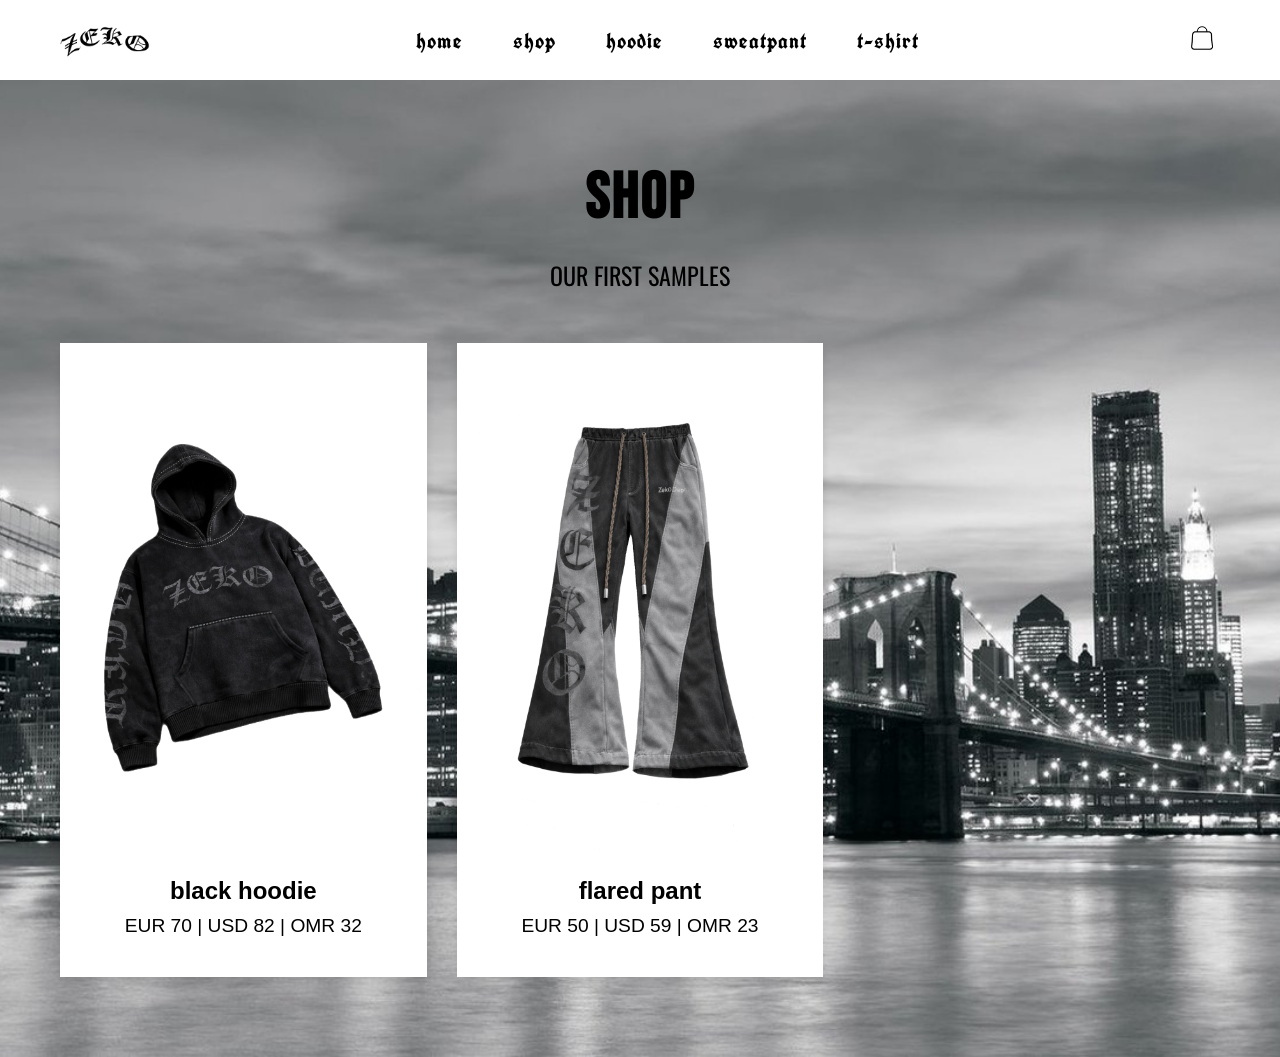
==== shop.html @ 7d4d8f39 "Add files via upload" ====
<!DOCTYPE html>
<html lang="fr">
<head>
    <meta charset="UTF-8">
    <meta name="viewport" content="width=device-width, initial-scale=1.0">
    <title>Shop - Zeko</title>
    <!-- Lien vers les polices -->
    <link href="https://fonts.googleapis.com/css2?family=UnifrakturCook:wght@700&display=swap" rel="stylesheet">
    <link href="https://fonts.googleapis.com/css2?family=Bebas+Neue&display=swap" rel="stylesheet"> <!-- Police pour SHOP -->
    <link href="https://fonts.googleapis.com/css2?family=Oswald:wght@700&display=swap" rel="stylesheet"> <!-- Police pour OUR FIRST SAMPLES -->
    <link rel="stylesheet" href="shopstyle.css"> <!-- Lien vers ton fichier CSS -->
</head>
<body>

    <!-- HEADER -->
    <header id="header">
        <img src="logo.png" alt="Zeko logo" class="logo">

        <nav>
            <a href="index.html">home</a>  <!-- Lien vers la page d'accueil -->
            <a href="shop.html">shop</a>  <!-- Lien vers la page Shop -->
            <a href="#">hoodie</a>
            <a href="#">sweatpant</a>
            <a href="#">t-shirt</a>
        </nav>

        <div class="cart">
            <img src="panier.png" alt="panier logo" class="panier">
        </div>
    </header>

    <!-- MAIN CONTENT -->
    <main class="shop-container">
        <h1 class="shop-title">SHOP</h1>
        <p class="shop-description">OUR FIRST SAMPLES</p>

        <!-- Products -->
        <div class="product-grid">
            <!-- Product 1 -->
            <div class="product-card">
                <img src="blackhoodie.png" alt="Black Hoodie" class="product-img">
                <h3>black hoodie</h3>
                <p>EUR 70 | USD 82 | OMR 32</p>
            </div>

            <!-- Product 2 -->
            <div class="product-card">
                <img src="flared.png" alt="Flared Pant" class="product-img">
                <h3>flared pant</h3>
                <p>EUR 50 | USD 59 | OMR 23</p>
            </div>
        </div>
    </main>


</body>


<script>
    // Ajoute ou enlève la classe .scrolled au header selon le scroll
    window.addEventListener('scroll', function() {
        let header = document.getElementById('header');
        if (window.scrollY > 50) {  /* Quand tu scrolles plus de 50px */
            header.classList.add('scrolled');  /* Ajouter la classe 'scrolled' */
        } else {
            header.classList.remove('scrolled');  /* Retirer la classe 'scrolled' */
        }
    });
</script>
</html>
---- shopstyle.css ----
/* GLOBAL STYLES */
* {
    margin: 0;
    padding: 0;
    box-sizing: border-box;
}

body {
    font-family: Arial, sans-serif;
}
.shop-container {
    padding: 80px 60px;
    background-image: url('fond.jpg');  /* Remplace par le chemin de ton image */
    background-size: cover;  /* L'image couvre toute la surface de la section */
    background-position: center;  /* Centrer l'image */
    background-repeat: no-repeat;  /* Ne pas répéter l'image */
    min-height: 100vh;
    text-align: center;
}

/* HEADER */
header {
    position: sticky;
    top: 0;
    left: 0;
    width: 100%;
    height: 80px;
    display: flex;
    align-items: center;
    justify-content: center;  /* Centrer les éléments dans le header */
    padding: 0 60px;
    color: white;  /* Texte blanc par défaut */
    z-index: 1000;
    transition: background-color 0.3s ease, color 0.3s ease, backdrop-filter 0.3s ease;  /* Transition fluide */
    background: rgba(255, 255, 255, 0);  /* Transparent au début */
}

header.scrolled {
    background: rgba(0, 0, 0, 0.7);  /* Fond sombre au scroll */
    backdrop-filter: blur(10px);  /* Flou du fond */
}

/* LOGO */
header .logo {
    height: 90px;
    filter: none;  /* Noir par défaut (logo blanc) */
    transition: filter 0.3s ease;  /* Transition fluide */
}

/* Quand on scroll (ajouter la classe .scrolled au header) */
header.scrolled .logo {
    filter: invert(1);  /* Logo blanc au scroll */
}

/* PANIER */
.panier {
    height: 35px;
    filter: invert(1);  /* Panier blanc au début */
}

header.scrolled .panier {
    filter: none;  /* Panier noir au scroll */
}

/* NAVIGATION */
nav {
    display: flex;
    justify-content: center;  /* Centrer les liens horizontalement */
    width: 100%;  /* Prendre toute la largeur du header */
    gap: 50px;  /* Espacement entre les liens */
}

nav a {
    color: black;  /* Liens noirs quand on est en haut */
    text-decoration: none;
    font-size: 22px;
    font-family: 'UnifrakturCook', cursive;
    letter-spacing: 1px;
    transition: color 0.3s ease;  /* Transition fluide pour le survol */
}

header.scrolled nav a {
    color: white;  /* Liens blancs au scroll */
}

nav a:hover {
    transform: scale(1.1);
    color: ; # FFA500 /* couleur au survol, à ajuster selon ton choix */
}
/* PAGE SHOP */
.shop-container {
    padding: 80px 60px;
    background-color: #f4f4f4;
    min-height: 100vh;
    text-align: center;
}

.shop-title {
    font-size: 4rem;  /* Plus grand pour correspondre au design */
    font-family: 'Bebas Neue', sans-serif;  /* Police style académique américaine */
    margin-bottom: 20px;
    letter-spacing: 2px;
}

.shop-description {
    font-size: 1.5rem;
    font-family: 'Oswald', sans-serif;  /* Police en majuscules */
    text-transform: uppercase;  /* Tout en majuscules comme sur le design */
    margin-bottom: 50px;
}

.product-grid {
    display: grid;
    grid-template-columns: repeat(auto-fill, minmax(300px, 1fr));
    gap: 30px;
    justify-items: center;
}

/* Carte produit */
.product-card {
    background-color: white;  /* Fond blanc derrière les produits */
    padding: 20px;
    text-align: center;
    border-radius: 0px;  /* Bord arrondi pour un effet plus doux */
    box-shadow: 0 4px 8px rgba(0, 0, 0, 0.1);  /* Ombre légère pour donner de la profondeur */
    transition: transform 0.3s ease;  /* Transition fluide */
}

.product-img {
    width: 100%;
    height: auto;  /* Garder les proportions de l'image PNG */
    border-radius: 10px;  /* Bord arrondi de l'image */
}

.product-card h3 {
    font-size: 1.5rem;
    margin: 20px 0 10px;
	color: black
}

.product-card p {
    font-size: 1.2rem;
    margin-bottom: 20px;*
	color: white
}

.product-card .add-to-cart {
    background-color: #f5a623;
    color: white;
    padding: 10px 20px;
    font-size: 16px;
    border: none;
    border-radius: 5px;
    cursor: pointer;
    transition: background-color 0.3s ease;
}

.product-card .add-to-cart:hover {
    background-color: #e07818;
}

/* Effet de survol sur la carte produit */
.product-card:hover {
    transform: translateY(-10px);
}
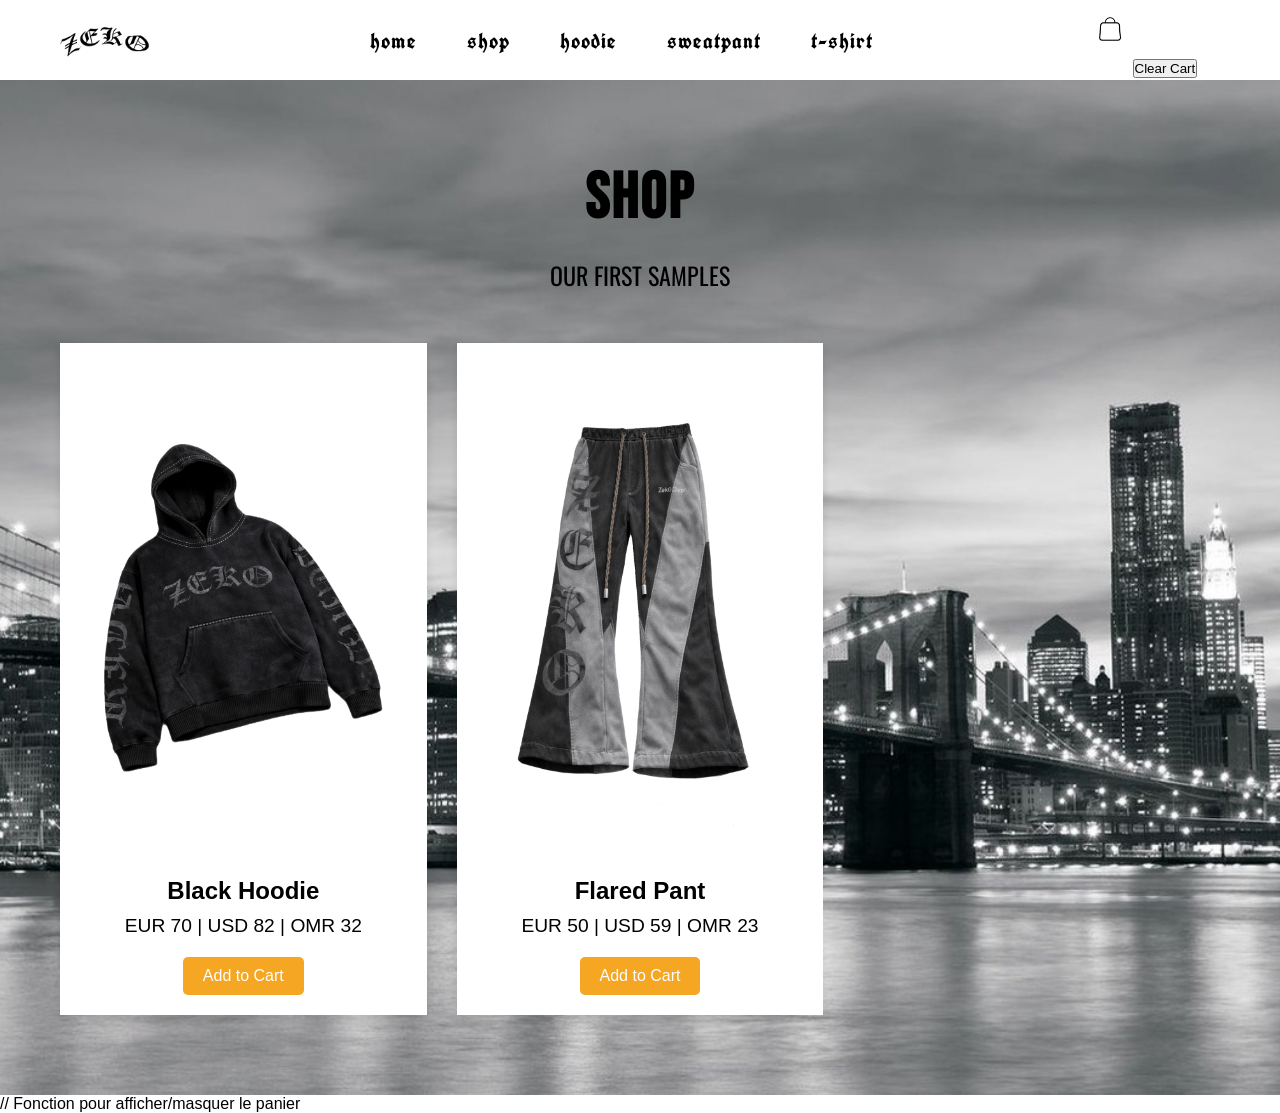
==== commit c33a017a: "Add files via upload" ====
--- a/shop.html
+++ b/shop.html
@@ -25,8 +25,17 @@
         </nav>
 
         <div class="cart">
-            <img src="panier.png" alt="panier logo" class="panier">
-        </div>
+    <img src="panier.png" alt="Panier logo" class="panier" onclick="toggleCart()">
+    <span id="cart-count">0</span>  <!-- Affiche le nombre d'articles -->
+</div>
+<!-- Modal du panier -->
+<div id="cart-modal" class="cart-modal">
+    <div class="cart-content">
+        <h2>Your Cart</h2>
+        <ul id="cart-items"></ul>  <!-- Liste des articles -->
+        <button onclick="clearCart()">Clear Cart</button>
+    </div>
+</div>
     </header>
 
     <!-- MAIN CONTENT -->
@@ -36,26 +45,62 @@
 
         <!-- Products -->
         <div class="product-grid">
-            <!-- Product 1 -->
-            <div class="product-card">
-                <img src="blackhoodie.png" alt="Black Hoodie" class="product-img">
-                <h3>black hoodie</h3>
-                <p>EUR 70 | USD 82 | OMR 32</p>
-            </div>
+    <!-- Product 1: Black Hoodie -->
+    <div class="product-card">
+        <img src="blackhoodie.png" alt="Black Hoodie" class="product-img">
+        <h3>Black Hoodie</h3>
+        <p>EUR 70 | USD 82 | OMR 32</p>
+        <button class="add-to-cart" onclick="addToCart('Black Hoodie', 70)">Add to Cart</button>
+    </div>
 
             <!-- Product 2 -->
             <div class="product-card">
-                <img src="flared.png" alt="Flared Pant" class="product-img">
-                <h3>flared pant</h3>
-                <p>EUR 50 | USD 59 | OMR 23</p>
-            </div>
-        </div>
+        <img src="flared.png" alt="Flared Pant" class="product-img">
+        <h3>Flared Pant</h3>
+        <p>EUR 50 | USD 59 | OMR 23</p>
+        <button class="add-to-cart" onclick="addToCart('Flared Pant', 50)">Add to Cart</button>
+    </div>
+</div>
     </main>
+	// Fonction pour afficher/masquer le panier
+	<script>
+function toggleCart() {
+    const cartModal = document.getElementById('cart-modal');
+    cartModal.style.display = cartModal.style.display === 'block' ? 'none' : 'block';
+}
 
+// Tableau pour stocker les produits dans le panier
+let cart = [];
 
-</body>
+// Fonction pour ajouter un produit au panier
+function addToCart(productName, productPrice) {
+    cart.push({ name: productName, price: productPrice });
+    updateCart();
+}
 
+// Fonction pour mettre à jour l'affichage du panier
+function updateCart() {
+    const cartCount = document.getElementById('cart-count');
+    const cartItems = document.getElementById('cart-items');
+    
+    // Afficher le nombre d'articles dans le panier
+    cartCount.textContent = cart.length;
+    
+    // Afficher les articles dans le panier
+    cartItems.innerHTML = '';  // Effacer les anciens articles
+    cart.forEach(item => {
+        const li = document.createElement('li');
+        li.textContent = `${item.name} - $${item.price}`;
+        cartItems.appendChild(li);
+    });
+}
 
+// Fonction pour vider le panier
+function clearCart() {
+    cart = [];
+    updateCart();
+}
+</script>
 <script>
     // Ajoute ou enlève la classe .scrolled au header selon le scroll
     window.addEventListener('scroll', function() {
@@ -67,4 +112,10 @@
         }
     });
 </script>
+
+
+</body>
+
+
+
 </html>
--- a/shopstyle.css
+++ b/shopstyle.css
@@ -162,4 +162,64 @@
 /* Effet de survol sur la carte produit */
 .product-card:hover {
     transform: translateY(-10px);
+}
+/* ========================= */
+/* 📱 MOBILE (max 768px) */
+/* ========================= */
+@media (max-width: 768px) {
+
+    header {
+        height: 65px;
+        padding: 0 20px;
+    }
+
+    header .logo {
+        height: 60px;
+    }
+
+    nav {
+        gap: 18px;
+    }
+
+    nav a {
+        font-size: 16px;
+    }
+
+    .panier {
+        height: 28px;
+    }
+}
+@media (max-width: 768px) {
+
+    .shop-container {
+        padding: 60px 20px;
+    }
+
+    .shop-title {
+        font-size: 3rem;
+    }
+
+    .shop-description {
+        font-size: 1.2rem;
+    }
+
+    .product-grid {
+        grid-template-columns: 1fr; /* 1 produit par ligne */
+        gap: 40px;
+    }
+
+    .product-card {
+        width: 100%;
+    }
+
+    .product-img {
+        max-width: 280px;
+        margin: 0 auto;
+    }
+}
+@media (hover: none) {
+    nav a:hover,
+    .product-card:hover {
+        transform: none;
+    }
 }
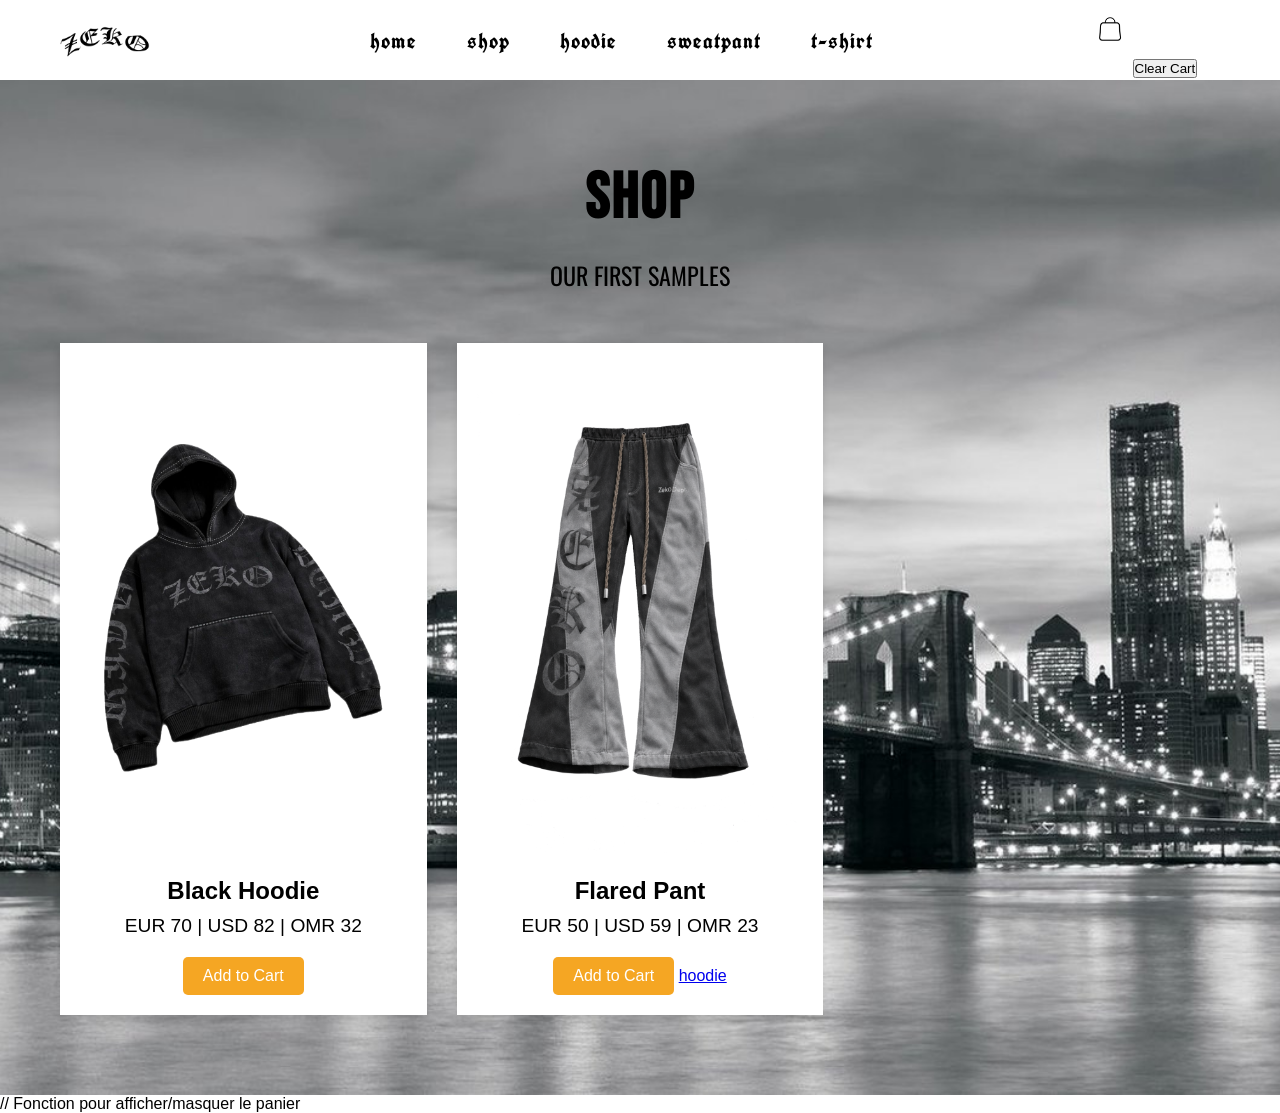
==== commit d0a61dfd: "Update shop.html" ====
--- a/shop.html
+++ b/shop.html
@@ -19,7 +19,7 @@
         <nav>
             <a href="index.html">home</a>  <!-- Lien vers la page d'accueil -->
             <a href="shop.html">shop</a>  <!-- Lien vers la page Shop -->
-            <a href="#">hoodie</a>
+            <a href="hoodie.html">hoodie</a>
             <a href="#">sweatpant</a>
             <a href="#">t-shirt</a>
         </nav>
@@ -59,6 +59,7 @@
         <h3>Flared Pant</h3>
         <p>EUR 50 | USD 59 | OMR 23</p>
         <button class="add-to-cart" onclick="addToCart('Flared Pant', 50)">Add to Cart</button>
+				<a href="hoodie.html">hoodie</a>
     </div>
 </div>
     </main>
